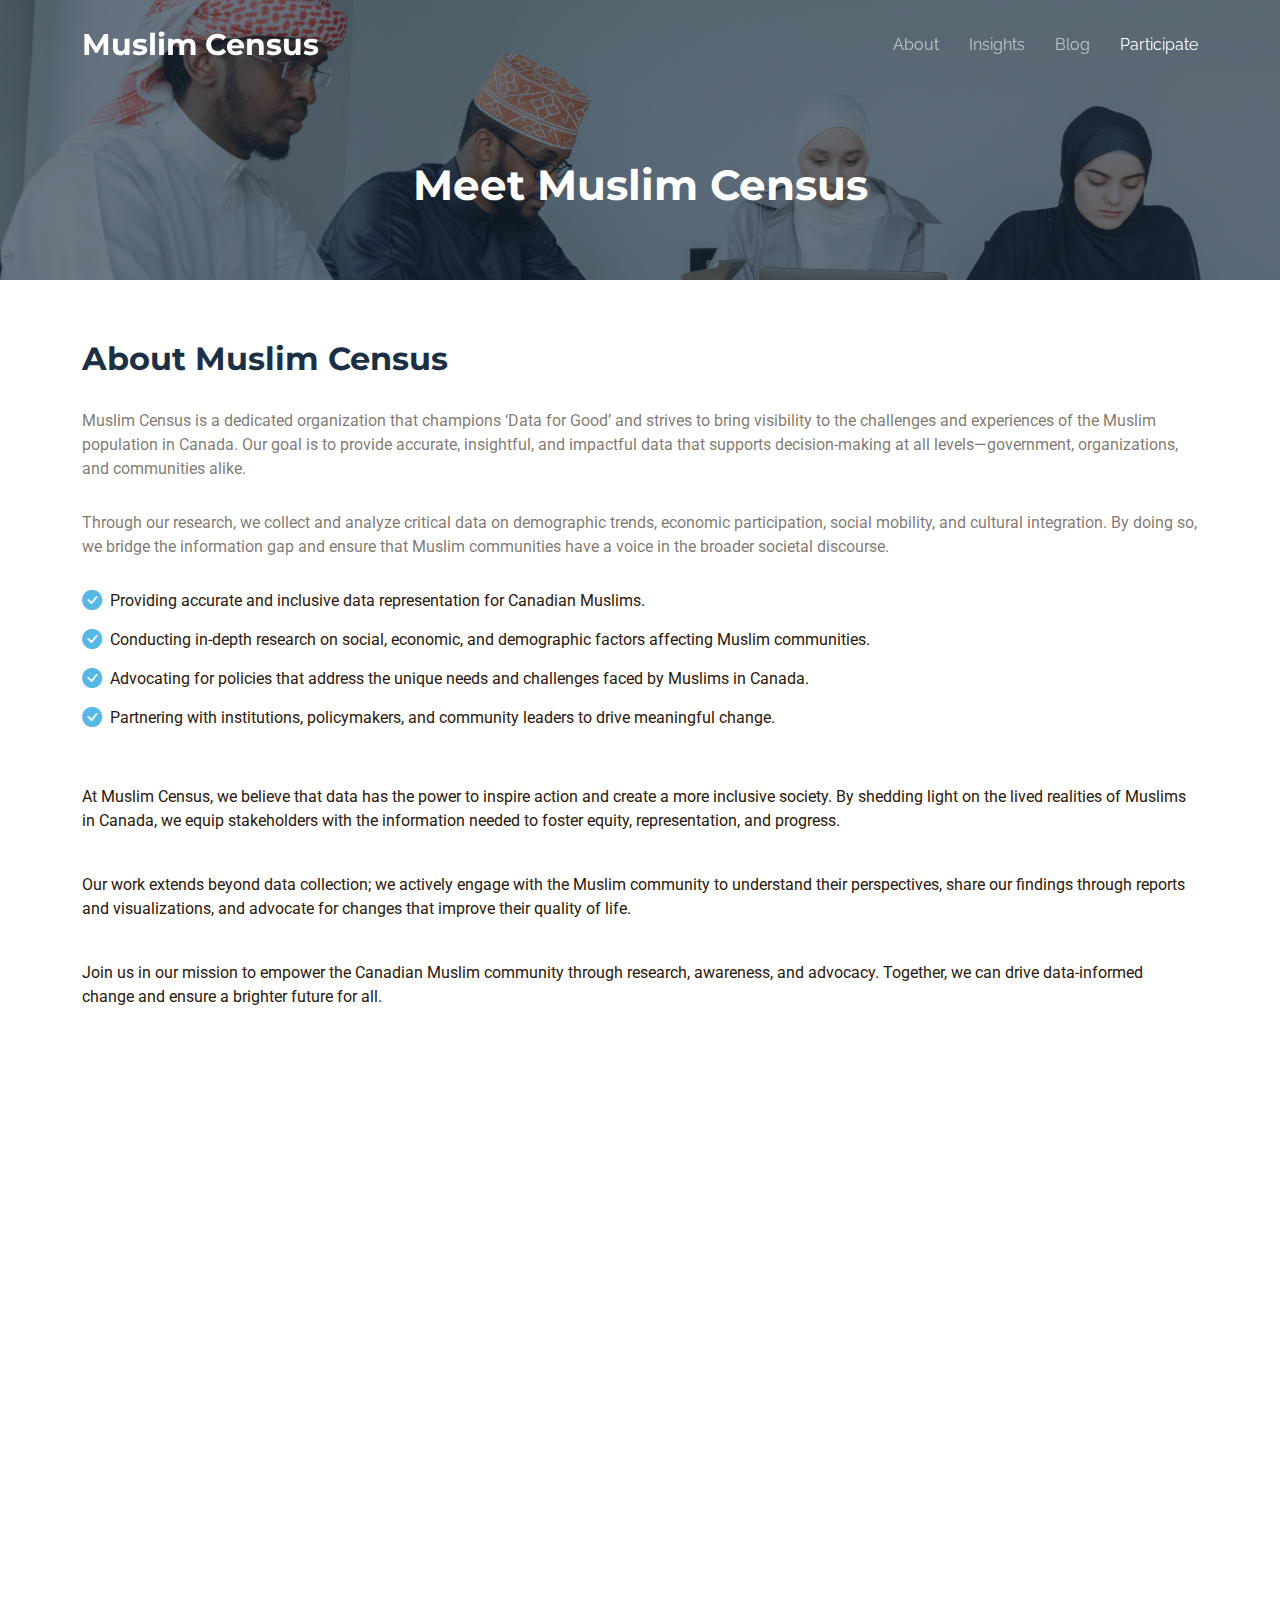
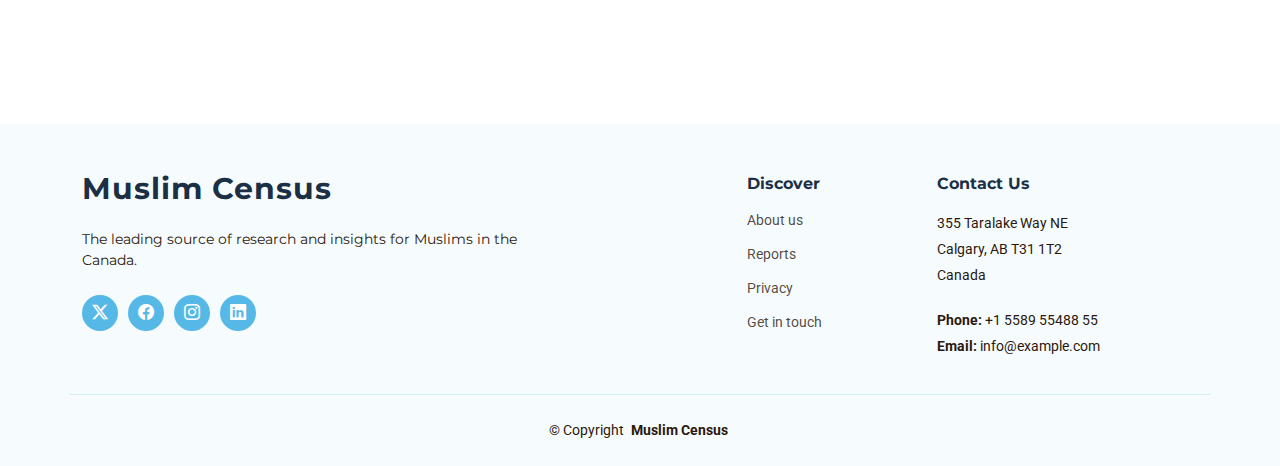
==== about.html @ 748d09c9 "Initial commit" ====
<!DOCTYPE html>
<html lang="en">

<head>
  <meta charset="utf-8">
  <meta content="width=device-width, initial-scale=1.0" name="viewport">
  <title>About - Muslim Census</title>
  <meta name="description" content="">
  <meta name="keywords" content="">

  <!-- Favicons -->
  <link href="assets/img/favicon.png" rel="icon">
  <link href="assets/img/apple-touch-icon.png" rel="apple-touch-icon">

  <!-- Fonts -->
  <link href="https://fonts.googleapis.com" rel="preconnect">
  <link href="https://fonts.gstatic.com" rel="preconnect" crossorigin>
  <link
    href="https://fonts.googleapis.com/css2?family=Roboto:ital,wght@0,100;0,300;0,400;0,500;0,700;0,900;1,100;1,300;1,400;1,500;1,700;1,900&family=Montserrat:ital,wght@0,100;0,200;0,300;0,400;0,500;0,600;0,700;0,800;0,900;1,100;1,200;1,300;1,400;1,500;1,600;1,700;1,800;1,900&family=Raleway:ital,wght@0,100;0,200;0,300;0,400;0,500;0,600;0,700;0,800;0,900;1,100;1,200;1,300;1,400;1,500;1,600;1,700;1,800;1,900&display=swap"
    rel="stylesheet">

  <!-- Vendor CSS Files -->
  <link href="assets/vendor/bootstrap/css/bootstrap.min.css" rel="stylesheet">
  <link href="assets/vendor/bootstrap-icons/bootstrap-icons.css" rel="stylesheet">
  <link href="assets/vendor/aos/aos.css" rel="stylesheet">
  <link href="assets/vendor/glightbox/css/glightbox.min.css" rel="stylesheet">
  <link href="assets/vendor/swiper/swiper-bundle.min.css" rel="stylesheet">

  <!-- Main CSS File -->
  <link href="assets/css/main.css" rel="stylesheet">
</head>

<body class="about-page">

  <header id="header" class="header d-flex align-items-center fixed-top">
    <div class="container-fluid container-xl position-relative d-flex align-items-center justify-content-between">

      <a href="index.html" class="logo d-flex align-items-center">
        <!-- Uncomment the line below if you also wish to use an image logo -->
        <!-- <img src="assets/img/logo.png" alt=""> -->
        <h1 class="sitename">Muslim Census</h1>
      </a>

      <nav id="navmenu" class="navmenu">
        <ul>
          <li><a href="#">About</a></li>
          <li><a href="index.html">Insights<br></a></li>
          <li><a href="blog.html">Blog</a></li>
          <li><a href="#" class="active">Participate</a></li>
        </ul>
        <i class="mobile-nav-toggle d-xl-none bi bi-list"></i>
      </nav>

    </div>
  </header>

  <main class="main">

    <!-- Page Title -->
    <div class="page-title dark-background" data-aos="fade"
      style="background-image: url(assets/img/main/about-page-title-bg.jpg);">
      <div class="container">
        <h1>Meet Muslim Census</h1>
      </div>
    </div><!-- End Page Title -->

    <!-- About Section -->
    <section id="about" class="about section">

      <div class="container">

        <div class="row gy-4" data-aos="fade-up" data-aos-delay="100">
          <div class="col-lg" data-aos="fade-up" data-aos-delay="200">
            <div class="content">
              <h3>About Muslim Census</h3>
              <p>
                Muslim Census is a dedicated organization that champions ‘Data for Good’ and strives to bring visibility
                to the
                challenges and experiences of the Muslim population in Canada. Our goal is to provide accurate,
                insightful, and
                impactful data that supports decision-making at all levels—government, organizations, and communities
                alike.
              </p>
              <p>
                Through our research, we collect and analyze critical data on demographic trends, economic
                participation, social
                mobility, and cultural integration. By doing so, we bridge the information gap and ensure that Muslim
                communities have a voice in the broader societal discourse.
              </p>
              <ul>
                <li><i class="bi bi-check-circle-fill"></i> <span>Providing accurate and inclusive data representation
                    for
                    Canadian Muslims.</span></li>
                <li><i class="bi bi-check-circle-fill"></i> <span>Conducting in-depth research on social, economic, and
                    demographic factors affecting Muslim communities.</span></li>
                <li><i class="bi bi-check-circle-fill"></i> <span>Advocating for policies that address the unique needs
                    and
                    challenges faced by Muslims in Canada.</span></li>
                <li><i class="bi bi-check-circle-fill"></i> <span>Partnering with institutions, policymakers, and
                    community
                    leaders to drive meaningful change.</span></li>
              </ul>
            </div>
          </div>
          <p>
            At Muslim Census, we believe that data has the power to inspire action and create a more inclusive society.
            By
            shedding light on the lived realities of Muslims in Canada, we equip stakeholders with the information
            needed to
            foster equity, representation, and progress.
          </p>
          <p>
            Our work extends beyond data collection; we actively engage with the Muslim community to understand their
            perspectives, share our findings through reports and visualizations, and advocate for changes that improve
            their
            quality of life.
          </p>
          <p>
            Join us in our mission to empower the Canadian Muslim community through research, awareness, and advocacy.
            Together,
            we can drive data-informed change and ensure a brighter future for all.
          </p>
        </div>

      </div>

    </section><!-- /About Section -->

    <!-- Team Section -->
    <section id="team" class="team section">

      <!-- Section Title -->
      <div class="container section-title" data-aos="fade-up">
        <h2>Our Team</h2>
        <p>Necessitatibus eius consequatur ex aliquid fuga eum quidem sint consectetur velit</p>
      </div><!-- End Section Title -->

      <div class="container">

        <div class="row gy-4">

          <div class="col-lg-3 col-md-6 d-flex align-items-stretch" data-aos="fade-up" data-aos-delay="100">
            <div class="team-member">
              <div class="member-img">
                <img src="assets/img/team/team-1.jpg" class="img-fluid" alt="">
                <div class="social">
                  <a href=""><i class="bi bi-twitter-x"></i></a>
                  <a href=""><i class="bi bi-facebook"></i></a>
                  <a href=""><i class="bi bi-instagram"></i></a>
                  <a href=""><i class="bi bi-linkedin"></i></a>
                </div>
              </div>
              <div class="member-info">
                <h4>Walter White</h4>
                <span>Chief Executive Officer</span>
              </div>
            </div>
          </div><!-- End Team Member -->

          <div class="col-lg-3 col-md-6 d-flex align-items-stretch" data-aos="fade-up" data-aos-delay="200">
            <div class="team-member">
              <div class="member-img">
                <img src="assets/img/team/team-2.jpg" class="img-fluid" alt="">
                <div class="social">
                  <a href=""><i class="bi bi-twitter-x"></i></a>
                  <a href=""><i class="bi bi-facebook"></i></a>
                  <a href=""><i class="bi bi-instagram"></i></a>
                  <a href=""><i class="bi bi-linkedin"></i></a>
                </div>
              </div>
              <div class="member-info">
                <h4>Sarah Jhonson</h4>
                <span>Product Manager</span>
              </div>
            </div>
          </div><!-- End Team Member -->

          <div class="col-lg-3 col-md-6 d-flex align-items-stretch" data-aos="fade-up" data-aos-delay="300">
            <div class="team-member">
              <div class="member-img">
                <img src="assets/img/team/team-3.jpg" class="img-fluid" alt="">
                <div class="social">
                  <a href=""><i class="bi bi-twitter-x"></i></a>
                  <a href=""><i class="bi bi-facebook"></i></a>
                  <a href=""><i class="bi bi-instagram"></i></a>
                  <a href=""><i class="bi bi-linkedin"></i></a>
                </div>
              </div>
              <div class="member-info">
                <h4>William Anderson</h4>
                <span>CTO</span>
              </div>
            </div>
          </div><!-- End Team Member -->

          <div class="col-lg-3 col-md-6 d-flex align-items-stretch" data-aos="fade-up" data-aos-delay="400">
            <div class="team-member">
              <div class="member-img">
                <img src="assets/img/team/team-4.jpg" class="img-fluid" alt="">
                <div class="social">
                  <a href=""><i class="bi bi-twitter-x"></i></a>
                  <a href=""><i class="bi bi-facebook"></i></a>
                  <a href=""><i class="bi bi-instagram"></i></a>
                  <a href=""><i class="bi bi-linkedin"></i></a>
                </div>
              </div>
              <div class="member-info">
                <h4>Amanda Jepson</h4>
                <span>Accountant</span>
              </div>
            </div>
          </div><!-- End Team Member -->

        </div>

      </div>

    </section><!-- /Team Section -->

  </main>

  <footer id="footer" class="footer light-background">

    <div class="footer-top">
      <div class="container">
        <div class="row gy-4">
          <div class="col-lg-5 col-md-12 footer-about">
            <a href="index.html" class="logo d-flex align-items-center">
              <span class="sitename">Muslim Census</span>
            </a>
            <p>The leading source of research and insights for Muslims in the Canada.</p>
            <div class="social-links d-flex mt-4">
              <a href=""><i class="bi bi-twitter-x"></i></a>
              <a href=""><i class="bi bi-facebook"></i></a>
              <a href=""><i class="bi bi-instagram"></i></a>
              <a href=""><i class="bi bi-linkedin"></i></a>
            </div>
          </div>

          <div class="col-lg-2 col-6 footer-links">
          </div>

          <div class="col-lg-2 col-6 footer-links">
            <h4>Discover</h4>
            <ul>
              <li><a href="#">About us</a></li>
              <li><a href="#">Reports</a></li>
              <li><a href="#">Privacy</a></li>
              <li><a href="#">Get in touch</a></li>
            </ul>
          </div>

          <div class="col-lg-3 col-md-12 footer-contact text-center text-md-start">
            <h4>Contact Us</h4>
            <p>355 Taralake Way NE</p>
            <p>Calgary, AB T31 1T2</p>
            <p>Canada</p>
            <p class="mt-4"><strong>Phone:</strong> <span>+1 5589 55488 55</span></p>
            <p><strong>Email:</strong> <span>info@example.com</span></p>
          </div>

        </div>
      </div>
    </div>

    <div class="container copyright text-center">
      <p>© <span>Copyright</span> <strong class="px-1 sitename">Muslim Census</strong></p>
    </div>

  </footer>

  <!-- Scroll Top -->
  <a href="#" id="scroll-top" class="scroll-top d-flex align-items-center justify-content-center"><i
      class="bi bi-arrow-up-short"></i></a>

  <!-- Preloader -->
  <div id="preloader"></div>

  <!-- Vendor JS Files -->
  <script src="assets/vendor/bootstrap/js/bootstrap.bundle.min.js"></script>
  <script src="assets/vendor/php-email-form/validate.js"></script>
  <script src="assets/vendor/aos/aos.js"></script>
  <script src="assets/vendor/glightbox/js/glightbox.min.js"></script>
  <script src="assets/vendor/swiper/swiper-bundle.min.js"></script>
  <script src="assets/vendor/imagesloaded/imagesloaded.pkgd.min.js"></script>
  <script src="assets/vendor/isotope-layout/isotope.pkgd.min.js"></script>

  <!-- Main JS File -->
  <script src="assets/js/main.js"></script>

</body>

</html>
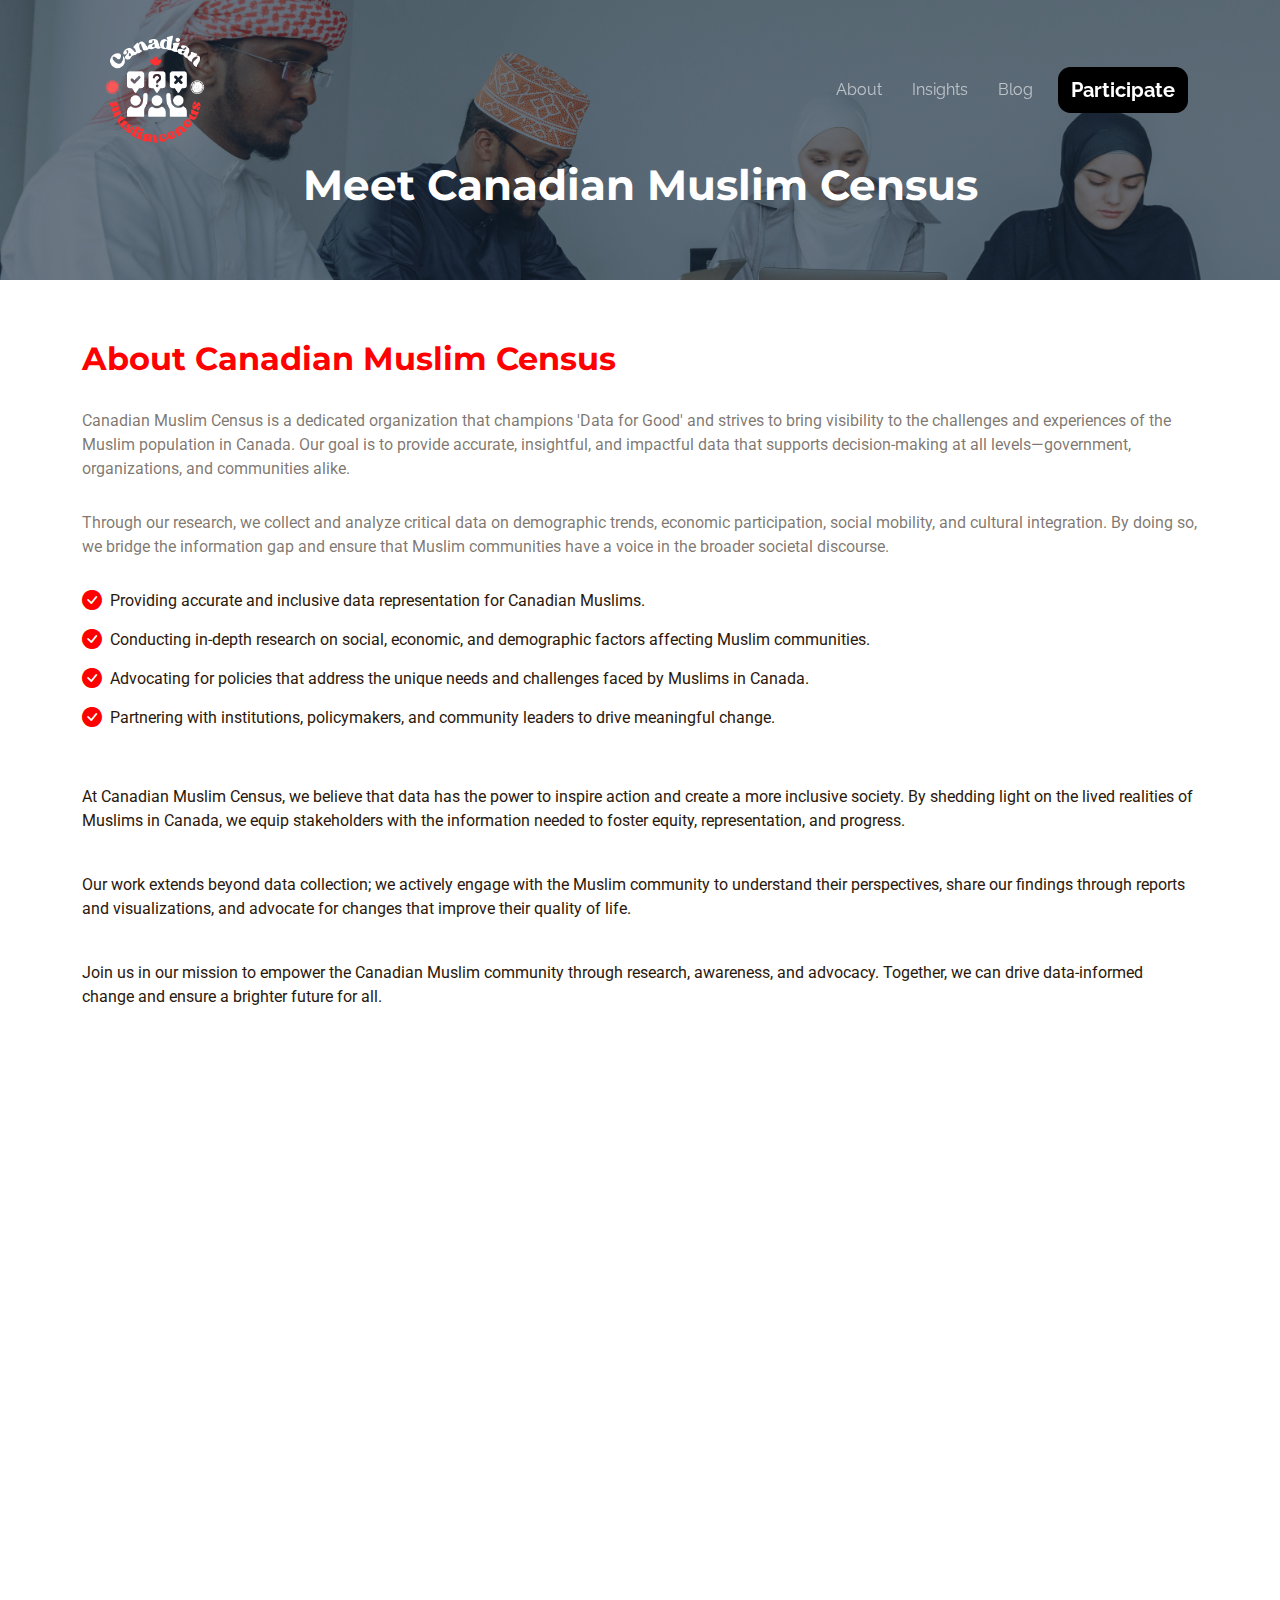
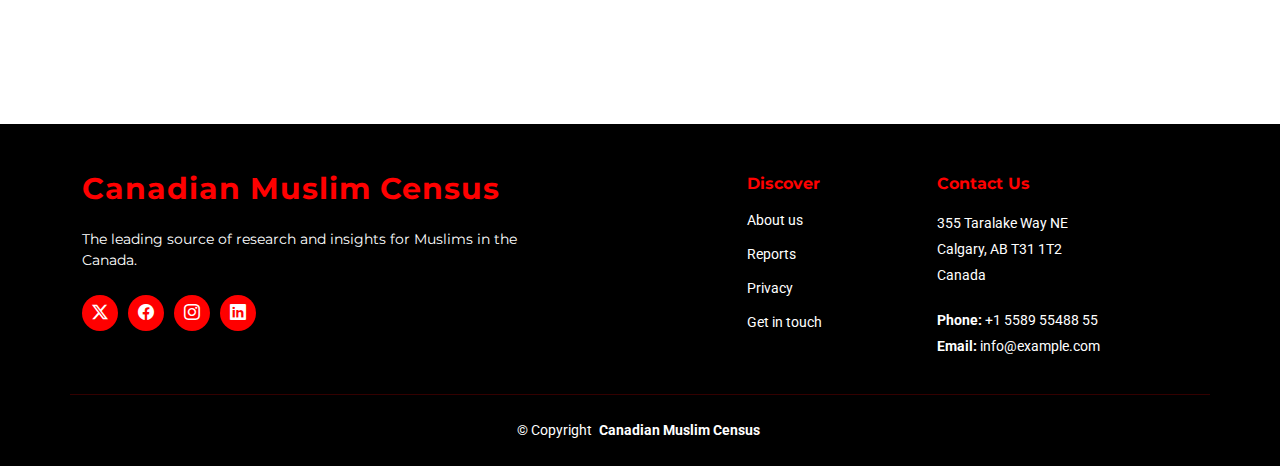
==== commit c51e2221: "update" ====
--- a/about.html
+++ b/about.html
@@ -4,7 +4,7 @@
 <head>
   <meta charset="utf-8">
   <meta content="width=device-width, initial-scale=1.0" name="viewport">
-  <title>About - Muslim Census</title>
+  <title>About - Canadian Muslim Census</title>
   <meta name="description" content="">
   <meta name="keywords" content="">
 
@@ -37,8 +37,8 @@
 
       <a href="index.html" class="logo d-flex align-items-center">
         <!-- Uncomment the line below if you also wish to use an image logo -->
-        <!-- <img src="assets/img/logo.png" alt=""> -->
-        <h1 class="sitename">Muslim Census</h1>
+        <img src="assets/img/main/Canadian_Muslim_Cencus_Logo.png" alt="Canadian Muslim Census Logo" class="logo-image">
+        <!-- <h1 class="sitename">Canadian Muslim Census</h1> -->
       </a>
 
       <nav id="navmenu" class="navmenu">
@@ -46,7 +46,7 @@
           <li><a href="#">About</a></li>
           <li><a href="index.html">Insights<br></a></li>
           <li><a href="blog.html">Blog</a></li>
-          <li><a href="#" class="active">Participate</a></li>
+          <li><a href="#" class="btn-participate">Participate</a></li>
         </ul>
         <i class="mobile-nav-toggle d-xl-none bi bi-list"></i>
       </nav>
@@ -60,7 +60,7 @@
     <div class="page-title dark-background" data-aos="fade"
       style="background-image: url(assets/img/main/about-page-title-bg.jpg);">
       <div class="container">
-        <h1>Meet Muslim Census</h1>
+        <h1>Meet Canadian Muslim Census</h1>
       </div>
     </div><!-- End Page Title -->
 
@@ -72,9 +72,10 @@
         <div class="row gy-4" data-aos="fade-up" data-aos-delay="100">
           <div class="col-lg" data-aos="fade-up" data-aos-delay="200">
             <div class="content">
-              <h3>About Muslim Census</h3>
+              <h3>About Canadian Muslim Census</h3>
               <p>
-                Muslim Census is a dedicated organization that champions ‘Data for Good’ and strives to bring visibility
+                Canadian Muslim Census is a dedicated organization that champions 'Data for Good' and strives to bring
+                visibility
                 to the
                 challenges and experiences of the Muslim population in Canada. Our goal is to provide accurate,
                 insightful, and
@@ -103,7 +104,8 @@
             </div>
           </div>
           <p>
-            At Muslim Census, we believe that data has the power to inspire action and create a more inclusive society.
+            At Canadian Muslim Census, we believe that data has the power to inspire action and create a more inclusive
+            society.
             By
             shedding light on the lived realities of Muslims in Canada, we equip stakeholders with the information
             needed to
@@ -226,7 +228,7 @@
         <div class="row gy-4">
           <div class="col-lg-5 col-md-12 footer-about">
             <a href="index.html" class="logo d-flex align-items-center">
-              <span class="sitename">Muslim Census</span>
+              <span class="sitename">Canadian Muslim Census</span>
             </a>
             <p>The leading source of research and insights for Muslims in the Canada.</p>
             <div class="social-links d-flex mt-4">
@@ -264,7 +266,7 @@
     </div>
 
     <div class="container copyright text-center">
-      <p>© <span>Copyright</span> <strong class="px-1 sitename">Muslim Census</strong></p>
+      <p>© <span>Copyright</span> <strong class="px-1 sitename">Canadian Muslim Census</strong></p>
     </div>
 
   </footer>
--- a/assets/css/main.css
+++ b/assets/css/main.css
@@ -79,13 +79,13 @@
 }
 
 a {
-  color: var(--accent-color);
+  color: red;
   text-decoration: none;
   transition: 0.3s;
 }
 
 a:hover {
-  color: color-mix(in srgb, var(--accent-color), transparent 25%);
+  color: color-mix(in srgb, red, transparent 25%);
   text-decoration: none;
 }
 
@@ -136,7 +136,7 @@
   width: 24px;
   height: 24px;
   margin: 0 10px -6px 0;
-  border: 3px solid var(--accent-color);
+  border: 3px solid red;
   border-top-color: var(--surface-color);
   animation: php-email-form-loading 1s linear infinite;
 }
@@ -169,7 +169,7 @@
 }
 
 .header .logo img {
-  max-height: 32px;
+  max-height: 150px;
   margin-right: 8px;
 }
 
@@ -187,7 +187,7 @@
 /* Global Header on Scroll
 ------------------------------*/
 .scrolled .header {
-  --background-color: rgba(23, 40, 59, 0.9);
+  --background-color: black;
 }
 
 /*--------------------------------------------------------------
@@ -357,12 +357,12 @@
     justify-content: center;
     border-radius: 50%;
     transition: 0.3s;
-    background-color: color-mix(in srgb, var(--accent-color), transparent 90%);
+    background-color: color-mix(in srgb, red, transparent 90%);
   }
 
   .navmenu a i:hover,
   .navmenu a:focus i:hover {
-    background-color: var(--accent-color);
+    background-color: red;
     color: var(--contrast-color);
   }
 
@@ -374,7 +374,7 @@
 
   .navmenu .active i,
   .navmenu .active:focus i {
-    background-color: var(--accent-color);
+    background-color: red;
     color: var(--contrast-color);
     transform: rotate(180deg);
   }
@@ -432,7 +432,7 @@
 --------------------------------------------------------------*/
 .footer {
   color: var(--default-color);
-  background-color: var(--background-color);
+  background-color: black;
   font-size: 14px;
   position: relative;
 }
@@ -452,7 +452,7 @@
 }
 
 .footer .footer-about .logo span {
-  color: var(--heading-color);
+  color: red;
   font-size: 30px;
   font-weight: 700;
   letter-spacing: 1px;
@@ -462,11 +462,12 @@
 .footer .footer-about p {
   font-size: 14px;
   font-family: var(--heading-font);
+  color: white;
 }
 
 .footer .social-links a {
   color: var(--contrast-color);
-  background-color: var(--accent-color);
+  background-color: red;
   display: flex;
   align-items: center;
   justify-content: center;
@@ -480,7 +481,7 @@
 
 .footer .social-links a:hover {
   color: var(--contrast-color);
-  background-color: color-mix(in srgb, var(--accent-color) 90%, black 15%);
+  background-color: color-mix(in srgb, red 90%, black 15%);
 }
 
 .footer h4 {
@@ -488,6 +489,7 @@
   font-weight: bold;
   position: relative;
   padding-bottom: 12px;
+  color: red
 }
 
 .footer .footer-links {
@@ -520,18 +522,20 @@
   color: color-mix(in srgb, var(--default-color), transparent 20%);
   display: inline-block;
   line-height: 1;
+  color: white;
 }
 
 .footer .footer-links ul a:hover {
-  color: var(--accent-color);
+  color: red;
 }
 
 .footer .footer-contact p {
   margin-bottom: 5px;
+  color: white;
 }
 
 .footer .copyright {
-  border-top: 1px solid color-mix(in srgb, var(--accent-color), transparent 80%);
+  border-top: 1px solid color-mix(in srgb, red, transparent 80%);
   margin-top: 25px;
   padding-top: 25px;
   padding-bottom: 25px;
@@ -539,6 +543,7 @@
 
 .footer .copyright p {
   margin-bottom: 0;
+  color: white;
 }
 
 .footer .credits {
@@ -563,8 +568,8 @@
   position: fixed;
   top: calc(50% - 30px);
   left: calc(50% - 30px);
-  border: 6px solid var(--accent-color);
-  border-top-color: color-mix(in srgb, var(--accent-color), transparent 90%);
+  border: 6px solid red;
+  border-top-color: color-mix(in srgb, red, transparent 90%);
   border-radius: 50%;
   width: 60px;
   height: 60px;
@@ -591,7 +596,7 @@
   right: 15px;
   bottom: 15px;
   z-index: 99999;
-  background-color: var(--accent-color);
+  background-color: red;
   width: 40px;
   height: 40px;
   border-radius: 4px;
@@ -605,7 +610,7 @@
 }
 
 .scroll-top:hover {
-  background-color: color-mix(in srgb, var(--accent-color), transparent 20%);
+  background-color: color-mix(in srgb, red, transparent 20%);
   color: var(--contrast-color);
 }
 
@@ -628,7 +633,7 @@
 --------------------------------------------------------------*/
 .page-title {
   color: var(--default-color);
-  background-color: var(--background-color);
+  background-color: black;
   background-size: cover;
   background-position: center;
   background-repeat: no-repeat;
@@ -711,6 +716,7 @@
   margin-bottom: 20px;
   padding-bottom: 20px;
   position: relative;
+  color: red;
 }
 
 .section-title h2:after {
@@ -719,7 +725,7 @@
   display: block;
   width: 50px;
   height: 3px;
-  background: var(--accent-color);
+  background: red;
   left: 0;
   right: 0;
   bottom: 0;
@@ -747,10 +753,11 @@
     position: absolute;
     content: "";
     width: 44%;
-    background-image: linear-gradient(180deg, color-mix(in srgb, var(--background-color), transparent 15%), color-mix(in srgb, var(--background-color), transparent 15%) 100%), linear-gradient(180deg, rgb(0, 0, 0), rgb(0, 0, 0) 100%);
+    /* background-image: linear-gradient(180deg, color-mix(in srgb, var(--background-color), transparent 15%), color-mix(in srgb, var(--background-color), transparent 15%) 100%), linear-gradient(180deg, rgb(0, 0, 0), rgb(0, 0, 0) 100%); */
     top: 0;
     bottom: 0;
     z-index: 2;
+    background-color: black;
   }
 }
 
@@ -787,13 +794,14 @@
 .hero blockquote {
   color: color-mix(in srgb, var(--default-color), transparent 20%);
   padding-left: 20px;
-  border-left: 2px solid var(--accent-color);
+  border-left: 2px solid red;
   margin: 40px 0;
 }
 
 .hero .btn-get-started {
   color: var(--contrast-color);
-  background: var(--accent-color);
+  /* background: red; */
+  background-color: red;
   font-family: var(--heading-font);
   font-weight: 600;
   font-size: 14px;
@@ -805,7 +813,7 @@
 }
 
 .hero .btn-get-started:hover {
-  background: color-mix(in srgb, var(--accent-color) 90%, white 15%);
+  background: color-mix(in srgb, red 90%, white 15%);
 }
 
 .hero .btn-watch-video {
@@ -910,7 +918,7 @@
 }
 
 .why-us .swiper-pagination .swiper-pagination-bullet-active {
-  background-color: var(--accent-color);
+  background-color: red;
 }
 
 @media (max-width: 1200px) {
@@ -944,14 +952,14 @@
 }
 
 .services .service-item .icon i {
-  color: var(--accent-color);
+  color: red;
   font-size: 40px;
   line-height: 0;
   transition: 0.3s;
 }
 
 .services .service-item:hover .icon i {
-  color: var(--accent-color);
+  color: red;
 }
 
 .services .service-item .title {
@@ -984,7 +992,7 @@
 .services .service-item:hover .title,
 .services .service-item:hover .readmore,
 .services .service-item:hover .icon i {
-  color: var(--accent-color);
+  color: red;
 }
 
 /*--------------------------------------------------------------
@@ -1031,7 +1039,7 @@
 }
 
 .call-to-action .cta-btn {
-  background: var(--accent-color);
+  background: red;
   color: var(--contrast-color);
   font-family: var(--heading-font);
   font-weight: 500;
@@ -1045,7 +1053,7 @@
 }
 
 .call-to-action .cta-btn:hover {
-  background: color-mix(in srgb, var(--accent-color) 90%, black 15%);
+  background: color-mix(in srgb, red 90%, black 15%);
 }
 
 /*--------------------------------------------------------------
@@ -1114,7 +1122,7 @@
 
 .features .details .btn-get-started {
   color: var(--contrast-color);
-  background-color: var(--accent-color);
+  background-color: red;
   font-family: var(--heading-font);
   display: inline-block;
   font-weight: 500;
@@ -1126,7 +1134,7 @@
 }
 
 .features .details .btn-get-started:hover {
-  background: color-mix(in srgb, var(--accent-color), transparent 20%);
+  background: color-mix(in srgb, red, transparent 20%);
 }
 
 /*--------------------------------------------------------------
@@ -1157,7 +1165,7 @@
 .recent-posts .post-box .meta .post-date {
   font-size: 15px;
   font-weight: 400;
-  color: var(--accent-color);
+  color: red;
 }
 
 .recent-posts .post-box .meta .post-author {
@@ -1196,7 +1204,7 @@
 }
 
 .recent-posts .post-box:hover .post-title {
-  color: var(--accent-color);
+  color: red;
 }
 
 .recent-posts .post-box:hover .post-img img {
@@ -1209,6 +1217,7 @@
 .about .content h3 {
   font-size: 2rem;
   font-weight: 700;
+  color: red;
 }
 
 .about .content p {
@@ -1228,7 +1237,7 @@
 }
 
 .about .content ul i {
-  color: var(--accent-color);
+  color: red;
   font-size: 1.25rem;
   line-height: 1.2;
   margin-right: 0.5rem;
@@ -1341,7 +1350,7 @@
 }
 
 .testimonials .swiper-pagination .swiper-pagination-bullet-active {
-  background-color: var(--accent-color);
+  background-color: red;
 }
 
 .testimonials .swiper-slide {
@@ -1411,12 +1420,12 @@
 .service-details .services-list a i {
   font-size: 16px;
   margin-right: 8px;
-  color: var(--accent-color);
+  color: red;
 }
 
 .service-details .services-list a.active {
   color: var(--contrast-color);
-  background-color: var(--accent-color);
+  background-color: red;
 }
 
 .service-details .services-list a.active i {
@@ -1424,8 +1433,8 @@
 }
 
 .service-details .services-list a:hover {
-  background-color: color-mix(in srgb, var(--accent-color), transparent 95%);
-  color: var(--accent-color);
+  background-color: color-mix(in srgb, red, transparent 95%);
+  color: red;
 }
 
 .service-details .download-catalog a {
@@ -1449,15 +1458,15 @@
 .service-details .download-catalog a i {
   font-size: 24px;
   margin-right: 8px;
-  color: var(--accent-color);
+  color: red;
 }
 
 .service-details .download-catalog a:hover {
-  color: var(--accent-color);
+  color: red;
 }
 
 .service-details .help-box {
-  background-color: var(--accent-color);
+  background-color: red;
   color: var(--contrast-color);
   margin-top: 30px;
   padding: 30px 15px;
@@ -1500,7 +1509,7 @@
 .service-details ul i {
   font-size: 20px;
   margin-right: 8px;
-  color: var(--accent-color);
+  color: red;
 }
 
 /*--------------------------------------------------------------
@@ -1528,7 +1537,7 @@
 
 .portfolio .portfolio-filters li:hover,
 .portfolio .portfolio-filters li.filter-active {
-  color: var(--accent-color);
+  color: red;
 }
 
 .portfolio .portfolio-filters li:first-child {
@@ -1588,7 +1597,7 @@
 
 .portfolio .portfolio-item .portfolio-info .preview-link:hover,
 .portfolio .portfolio-item .portfolio-info .details-link:hover {
-  color: var(--accent-color);
+  color: red;
 }
 
 .portfolio .portfolio-item .portfolio-info .details-link {
@@ -1621,7 +1630,7 @@
 }
 
 .portfolio-details .portfolio-details-slider .swiper-pagination .swiper-pagination-bullet-active {
-  background-color: var(--accent-color);
+  background-color: red;
 }
 
 .portfolio-details .portfolio-info {
@@ -1704,7 +1713,7 @@
 
 .team .team-member .social a:hover {
   color: var(--contrast-color);
-  background: var(--accent-color);
+  background: red;
 }
 
 .team .team-member .social i {
@@ -1720,6 +1729,7 @@
   font-weight: 700;
   margin-bottom: 5px;
   font-size: 18px;
+  color: red;
 }
 
 .team .team-member .member-info span {
@@ -1766,7 +1776,7 @@
 }
 
 .contact .info-item i {
-  background: var(--accent-color);
+  background: red;
   color: var(--contrast-color);
   font-size: 20px;
   width: 44px;
@@ -1811,7 +1821,7 @@
 .contact .php-email-form input[type=text]:focus,
 .contact .php-email-form input[type=email]:focus,
 .contact .php-email-form textarea:focus {
-  border-color: var(--accent-color);
+  border-color: red;
 }
 
 .contact .php-email-form input[type=text]::placeholder,
@@ -1822,7 +1832,7 @@
 
 .contact .php-email-form button[type=submit] {
   color: var(--contrast-color);
-  background: var(--accent-color);
+  background: red;
   border: 0;
   padding: 10px 30px;
   transition: 0.4s;
@@ -1830,7 +1840,7 @@
 }
 
 .contact .php-email-form button[type=submit]:hover {
-  background: color-mix(in srgb, var(--accent-color), transparent 20%);
+  background: color-mix(in srgb, red, transparent 20%);
 }
 
 /*--------------------------------------------------------------
@@ -1870,7 +1880,7 @@
 }
 
 .blog-posts .title a:hover {
-  color: var(--accent-color);
+  color: red;
 }
 
 .blog-posts .post-author-img {
@@ -1920,7 +1930,7 @@
 
 .blog-pagination li a.active,
 .blog-pagination li a:hover {
-  background: var(--accent-color);
+  background: red;
   color: var(--contrast-color);
 }
 
@@ -1948,7 +1958,7 @@
 }
 
 .blog-details .title {
-  color: var(--heading-color);
+  color: red;
   font-size: 28px;
   font-weight: 700;
   padding: 0;
@@ -1963,6 +1973,7 @@
   font-size: 22px;
   margin-top: 30px;
   font-weight: bold;
+  color: red;
 }
 
 .blog-details .content blockquote {
@@ -1990,7 +2001,7 @@
   top: 0;
   bottom: 0;
   width: 3px;
-  background-color: var(--accent-color);
+  background-color: red;
   margin-top: 20px;
   margin-bottom: 20px;
 }
@@ -2043,7 +2054,7 @@
 }
 
 .blog-details .meta-bottom a:hover {
-  color: var(--accent-color);
+  color: red;
 }
 
 .blog-details .meta-bottom .cats {
@@ -2159,7 +2170,7 @@
 }
 
 .blog-comments .comment h5 a:hover {
-  color: var(--accent-color);
+  color: red;
 }
 
 .blog-comments .comment h5 .reply {
@@ -2218,7 +2229,7 @@
   color: var(--default-color);
   background-color: var(--surface-color);
   box-shadow: none;
-  border-color: var(--accent-color);
+  border-color: red;
 }
 
 .comment-form form input::placeholder {
@@ -2238,7 +2249,7 @@
 .comment-form form textarea:focus {
   color: var(--default-color);
   box-shadow: none;
-  border-color: var(--accent-color);
+  border-color: red;
   background-color: var(--surface-color);
 }
 
@@ -2254,13 +2265,13 @@
   border-radius: 4px;
   padding: 10px 20px;
   border: 0;
-  background-color: var(--accent-color);
+  background-color: red;
   color: var(--contrast-color);
 }
 
 .comment-form form .btn-primary:hover {
   color: var(--contrast-color);
-  background-color: color-mix(in srgb, var(--accent-color), transparent 20%);
+  background-color: color-mix(in srgb, red, transparent 20%);
 }
 
 /*--------------------------------------------------------------
@@ -2296,7 +2307,7 @@
   display: block;
   width: 40px;
   height: 2px;
-  background: var(--accent-color);
+  background: red;
   left: 0;
   bottom: 1px;
 }
@@ -2331,7 +2342,7 @@
 }
 
 .search-widget form button {
-  background: var(--accent-color);
+  background: red;
   color: var(--contrast-color);
   position: absolute;
   top: 0;
@@ -2351,11 +2362,11 @@
 }
 
 .search-widget form button:hover {
-  background: color-mix(in srgb, var(--accent-color), transparent 20%);
+  background: color-mix(in srgb, red, transparent 20%);
 }
 
 .search-widget form:is(:focus-within) {
-  border-color: var(--accent-color);
+  border-color: red;
 }
 
 .categories-widget ul {
@@ -2378,7 +2389,7 @@
 }
 
 .categories-widget ul a:hover {
-  color: var(--accent-color);
+  color: red;
 }
 
 .categories-widget ul a span {
@@ -2413,7 +2424,7 @@
 }
 
 .recent-posts-widget .post-item h4 a:hover {
-  color: var(--accent-color);
+  color: red;
 }
 
 .recent-posts-widget .post-item time {
@@ -2449,7 +2460,7 @@
 }
 
 .tags-widget ul a:hover {
-  background: var(--accent-color);
+  background: red;
   color: var(--contrast-color);
 }
 
@@ -2457,4 +2468,49 @@
   padding-left: 5px;
   color: color-mix(in srgb, var(--default-color), transparent 60%);
   font-size: 14px;
+}
+
+/* Participate Button Styles */
+.navmenu ul li .btn-participate {
+  width: 6.5em;
+  height: 2.3em;
+  margin: 0.5em;
+  background: black;
+  color: white;
+  border: none;
+  border-radius: 0.625em;
+  font-size: 20px;
+  font-weight: bold;
+  cursor: pointer;
+  position: relative;
+  z-index: 1;
+  overflow: hidden;
+  display: inline-flex;
+  align-items: center;
+  justify-content: center;
+  text-decoration: none;
+  padding: 0 1em;
+}
+
+.navmenu ul li .btn-participate:hover {
+  color: black;
+}
+
+.navmenu ul li .btn-participate:after {
+  content: "";
+  background: red;
+  position: absolute;
+  z-index: -1;
+  left: -20%;
+  right: -20%;
+  top: 0;
+  bottom: 0;
+  transform: skewX(-45deg) scale(0, 1);
+  transition: all 0.5s;
+}
+
+.navmenu ul li .btn-participate:hover:after {
+  transform: skewX(-45deg) scale(1, 1);
+  -webkit-transition: all 0.5s;
+  transition: all 0.5s;
 }